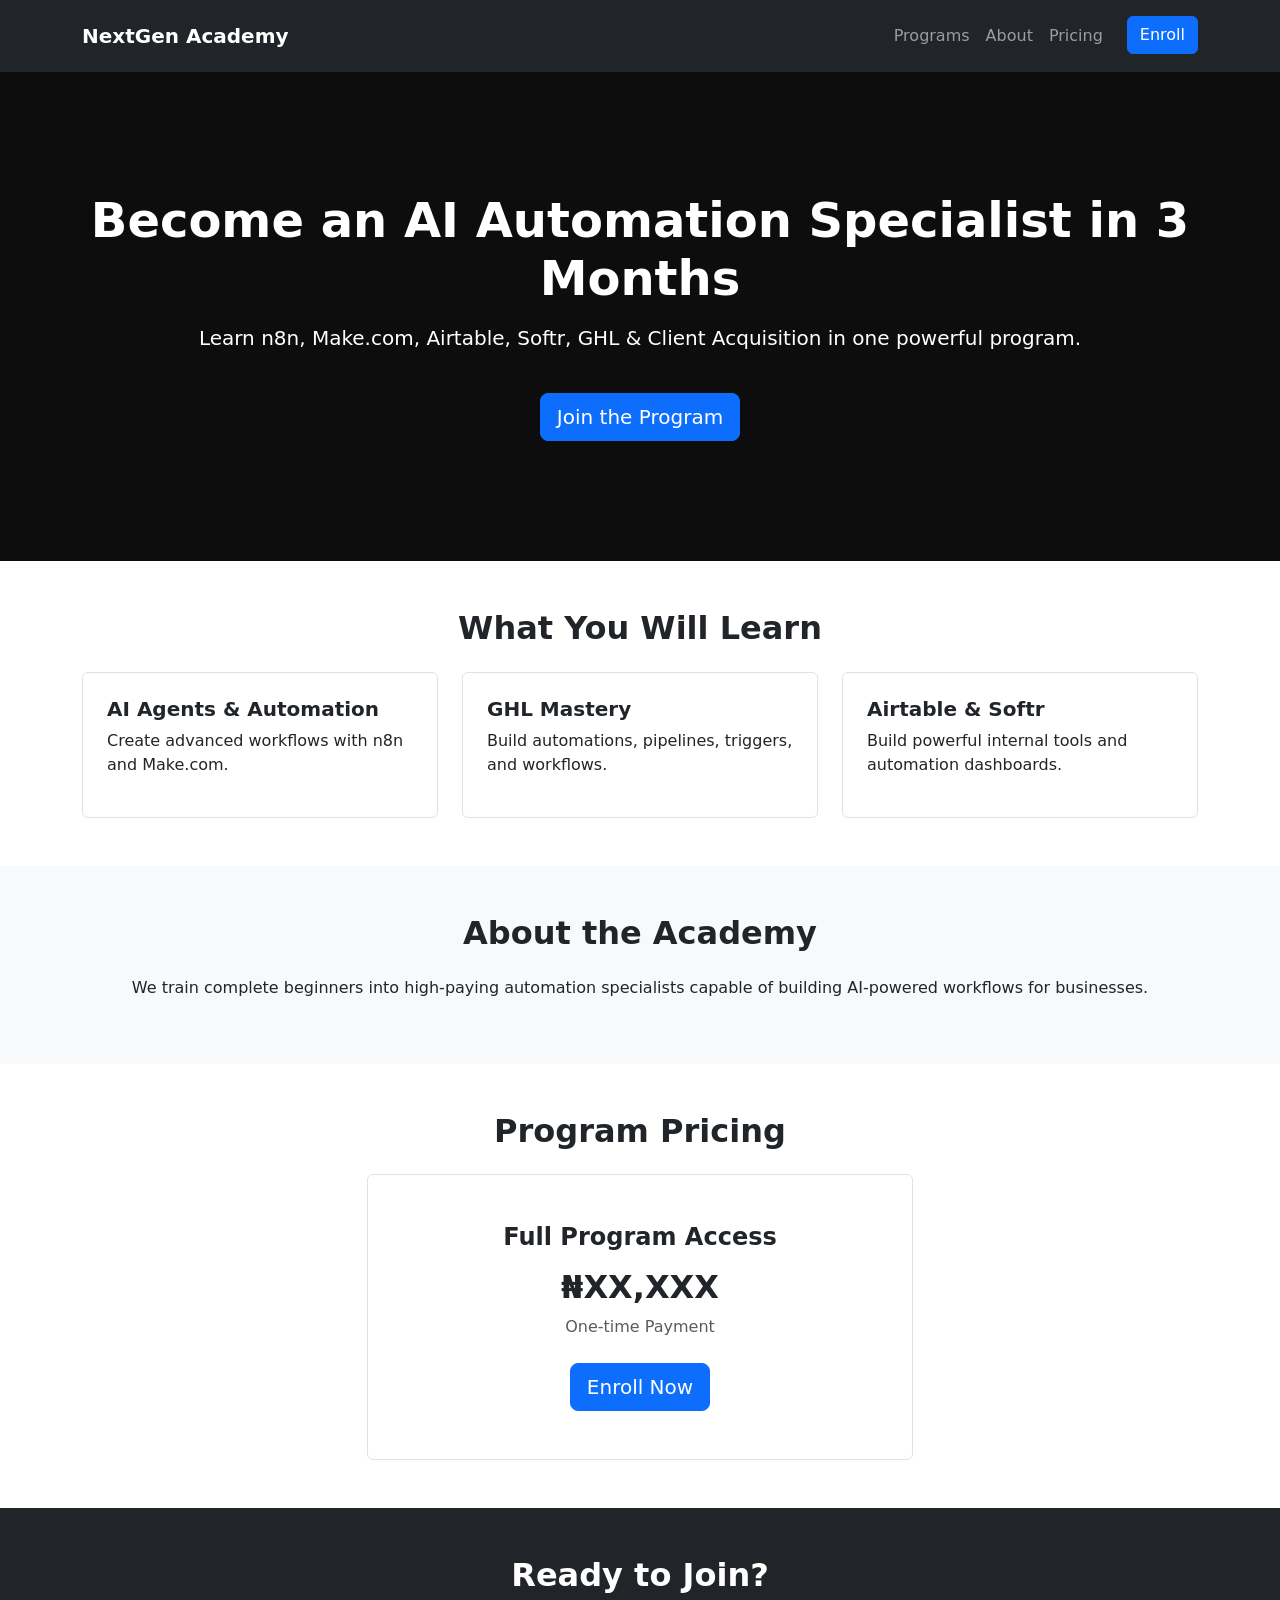
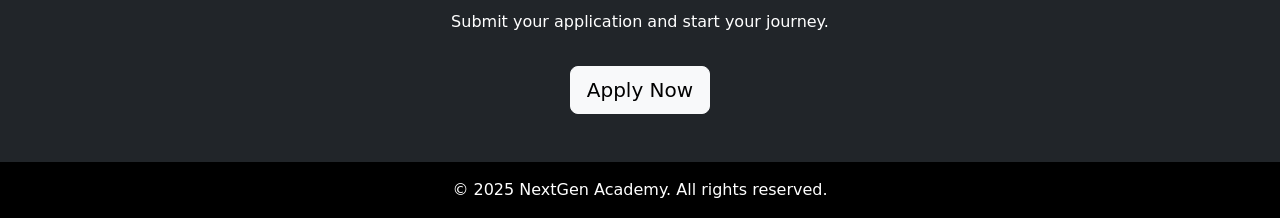
==== index.html @ 6f75c8fb "First Commit" ====
<!DOCTYPE html>
<html lang="en">
<head>
  <meta charset="UTF-8">
  <meta name="viewport" content="width=device-width, initial-scale=1">
  <title>AI Automation Academy</title>
  <link href="https://cdn.jsdelivr.net/npm/bootstrap@5.3.2/dist/css/bootstrap.min.css" rel="stylesheet">
  <style>
    .hero {
      padding: 120px 0;
      background: #0d0d0d;
      color: #fff;
    }
    .hero h1 {
      font-size: 3rem;
      font-weight: bold;
    }
    .section-title {
      font-size: 2rem;
      font-weight: 700;
    }
  </style>
</head>
<body>

<!-- NAVBAR -->
<nav class="navbar navbar-expand-lg navbar-dark bg-dark py-3">
  <div class="container">
    <a class="navbar-brand fw-bold" href="#">NextGen Academy</a>
    <button class="navbar-toggler" type="button" data-bs-toggle="collapse"
      data-bs-target="#navbarNav">
      <span class="navbar-toggler-icon"></span>
    </button>

    <div class="collapse navbar-collapse" id="navbarNav">
      <ul class="navbar-nav ms-auto">
        <li class="nav-item"><a class="nav-link" href="#programs">Programs</a></li>
        <li class="nav-item"><a class="nav-link" href="#about">About</a></li>
        <li class="nav-item"><a class="nav-link" href="#pricing">Pricing</a></li>
        <li class="nav-item"><a class="btn btn-primary ms-3" href="#apply">Enroll</a></li>
      </ul>
    </div>
  </div>
</nav>

<!-- HERO -->
<section class="hero text-center">
  <div class="container">
    <h1>Become an AI Automation Specialist in 3 Months</h1>
    <p class="lead mt-3">Learn n8n, Make.com, Airtable, Softr, GHL & Client Acquisition in one powerful program.</p>
    <a href="#apply" class="btn btn-primary btn-lg mt-4">Join the Program</a>
  </div>
</section>

<!-- FEATURES -->
<section class="py-5" id="programs">
  <div class="container">
    <h2 class="text-center section-title mb-4">What You Will Learn</h2>
    <div class="row g-4">

      <div class="col-md-4">
        <div class="p-4 border rounded">
          <h5 class="fw-bold">AI Agents & Automation</h5>
          <p>Create advanced workflows with n8n and Make.com.</p>
        </div>
      </div>

      <div class="col-md-4">
        <div class="p-4 border rounded">
          <h5 class="fw-bold">GHL Mastery</h5>
          <p>Build automations, pipelines, triggers, and workflows.</p>
        </div>
      </div>

      <div class="col-md-4">
        <div class="p-4 border rounded">
          <h5 class="fw-bold">Airtable & Softr</h5>
          <p>Build powerful internal tools and automation dashboards.</p>
        </div>
      </div>

    </div>
  </div>
</section>

<!-- ABOUT -->
<section class="py-5 bg-light" id="about">
  <div class="container">
    <h2 class="text-center section-title mb-4">About the Academy</h2>
    <p class="text-center">We train complete beginners into high-paying automation specialists capable of building AI-powered workflows for businesses.</p>
  </div>
</section>

<!-- PRICING -->
<section class="py-5" id="pricing">
  <div class="container">
    <h2 class="text-center section-title mb-4">Program Pricing</h2>

    <div class="row justify-content-center">
      <div class="col-md-6">
        <div class="border p-5 text-center rounded">
          <h4 class="fw-bold mb-3">Full Program Access</h4>
          <h2 class="fw-bold">₦XX,XXX</h2>
          <p class="text-muted mb-4">One-time Payment</p>
          <a href="#apply" class="btn btn-primary btn-lg">Enroll Now</a>
        </div>
      </div>
    </div>

  </div>
</section>

<!-- APPLY -->
<section class="py-5 bg-dark text-white text-center" id="apply">
  <div class="container">
    <h2 class="section-title">Ready to Join?</h2>
    <p class="mt-3">Submit your application and start your journey.</p>
    <a href="#" class="btn btn-light btn-lg mt-3">Apply Now</a>
  </div>
</section>

<!-- FOOTER -->
<footer class="py-3 bg-black text-center text-white">
  <p class="mb-0">&copy; 2025 NextGen Academy. All rights reserved.</p>
</footer>

<script src="https://cdn.jsdelivr.net/npm/bootstrap@5.3.2/dist/js/bootstrap.bundle.min.js"></script>
</body>
</html>
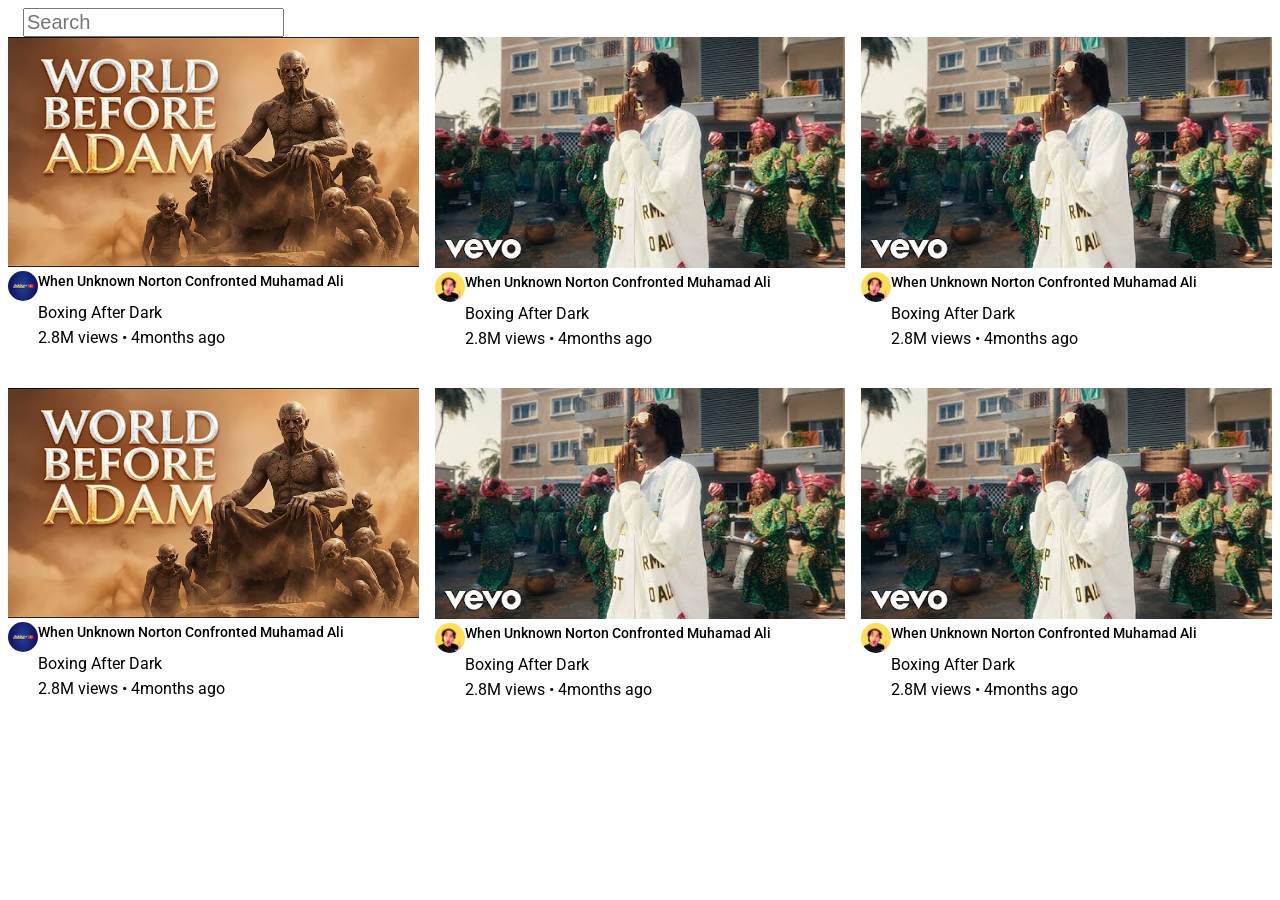
==== commit 9d1c1288: "flexbox and grid system" ====
--- a/index.html
+++ b/index.html
@@ -2,128 +2,143 @@
 <html lang="en">
 <head>
   <meta charset="UTF-8">
-  <meta name="viewport" content="width=device-width, initial-scale=1">
-  <title>AI Automation Academy</title>
-  <link href="https://cdn.jsdelivr.net/npm/bootstrap@5.3.2/dist/css/bootstrap.min.css" rel="stylesheet">
-  <style>
-    .hero {
-      padding: 120px 0;
-      background: #0d0d0d;
-      color: #fff;
-    }
-    .hero h1 {
-      font-size: 3rem;
-      font-weight: bold;
-    }
-    .section-title {
-      font-size: 2rem;
-      font-weight: 700;
-    }
-  </style>
+  <meta name="viewport" content="width=device-width, initial-scale=1.0">
+  <title>Capstone YouTube Project</title>
+  <link rel="preconnect" href="https://fonts.googleapis.com">
+<link rel="preconnect" href="https://fonts.gstatic.com" crossorigin>
+<link href="https://fonts.googleapis.com/css2?family=Bigelow+Rules&family=Inter:ital,opsz,wght@0,14..32,100..900;1,14..32,100..900&family=Open+Sans:ital,wght@0,300..800;1,300..800&family=Playfair+Display:ital,wght@0,400..900;1,400..900&family=Plus+Jakarta+Sans:ital,wght@0,200..800;1,200..800&family=Roboto:ital,wght@0,100..900;1,100..900&family=Tagesschrift&display=swap" rel="stylesheet">
+  <link rel="stylesheet" href="styles/thumbnail.css">
 </head>
 <body>
+  <input type="text" class="search-bar" placeholder="Search">
 
-<!-- NAVBAR -->
-<nav class="navbar navbar-expand-lg navbar-dark bg-dark py-3">
-  <div class="container">
-    <a class="navbar-brand fw-bold" href="#">NextGen Academy</a>
-    <button class="navbar-toggler" type="button" data-bs-toggle="collapse"
-      data-bs-target="#navbarNav">
-      <span class="navbar-toggler-icon"></span>
-    </button>
-
-    <div class="collapse navbar-collapse" id="navbarNav">
-      <ul class="navbar-nav ms-auto">
-        <li class="nav-item"><a class="nav-link" href="#programs">Programs</a></li>
-        <li class="nav-item"><a class="nav-link" href="#about">About</a></li>
-        <li class="nav-item"><a class="nav-link" href="#pricing">Pricing</a></li>
-        <li class="nav-item"><a class="btn btn-primary ms-3" href="#apply">Enroll</a></li>
-      </ul>
-    </div>
-  </div>
-</nav>
-
-<!-- HERO -->
-<section class="hero text-center">
-  <div class="container">
-    <h1>Become an AI Automation Specialist in 3 Months</h1>
-    <p class="lead mt-3">Learn n8n, Make.com, Airtable, Softr, GHL & Client Acquisition in one powerful program.</p>
-    <a href="#apply" class="btn btn-primary btn-lg mt-4">Join the Program</a>
-  </div>
-</section>
-
-<!-- FEATURES -->
-<section class="py-5" id="programs">
-  <div class="container">
-    <h2 class="text-center section-title mb-4">What You Will Learn</h2>
-    <div class="row g-4">
-
-      <div class="col-md-4">
-        <div class="p-4 border rounded">
-          <h5 class="fw-bold">AI Agents & Automation</h5>
-          <p>Create advanced workflows with n8n and Make.com.</p>
+  <div class="video-grid">
+    <div class="video-preview">
+      <div class="thumbnail-row">
+        <img class="thumbnail" src="thumbnail/thumbnail1.webp" alt="">
+      </div>
+      <div class="video-grid-info">
+        <div class="channel-picture">
+          <img class="profile-picture" src="channels/channels_profile.jpg" alt="">
         </div>
-      </div>
-
-      <div class="col-md-4">
-        <div class="p-4 border rounded">
-          <h5 class="fw-bold">GHL Mastery</h5>
-          <p>Build automations, pipelines, triggers, and workflows.</p>
-        </div>
-      </div>
-
-      <div class="col-md-4">
-        <div class="p-4 border rounded">
-          <h5 class="fw-bold">Airtable & Softr</h5>
-          <p>Build powerful internal tools and automation dashboards.</p>
-        </div>
-      </div>
-
-    </div>
-  </div>
-</section>
-
-<!-- ABOUT -->
-<section class="py-5 bg-light" id="about">
-  <div class="container">
-    <h2 class="text-center section-title mb-4">About the Academy</h2>
-    <p class="text-center">We train complete beginners into high-paying automation specialists capable of building AI-powered workflows for businesses.</p>
-  </div>
-</section>
-
-<!-- PRICING -->
-<section class="py-5" id="pricing">
-  <div class="container">
-    <h2 class="text-center section-title mb-4">Program Pricing</h2>
-
-    <div class="row justify-content-center">
-      <div class="col-md-6">
-        <div class="border p-5 text-center rounded">
-          <h4 class="fw-bold mb-3">Full Program Access</h4>
-          <h2 class="fw-bold">₦XX,XXX</h2>
-          <p class="text-muted mb-4">One-time Payment</p>
-          <a href="#apply" class="btn btn-primary btn-lg">Enroll Now</a>
+        <div class="video-info">
+          <p class="video-title">
+            When Unknown Norton Confronted Muhamad Ali
+          </p>
+          <p class="video-author">
+            Boxing After Dark
+          </p>
+          <p class="video-stats">
+            2.8M views &#8226; 4months ago 
+          </p>
         </div>
       </div>
     </div>
-
+    <div class="video-preview">
+        <div class="thumbnail-row">
+          <img class="thumbnail" src="thumbnail/thumbnail2.jpg" alt="">
+        </div>
+        <div class="video-grid-info">
+          <div class="channel-picture">
+            <img class="profile-picture" src="channels/channels_profile2.jpg" alt="">
+          </div>
+          <div class="video-info">
+            <p class="video-title">
+              When Unknown Norton Confronted Muhamad Ali
+            </p>
+            <p class="video-author">
+              Boxing After Dark
+            </p>
+            <p class="video-stats">
+              2.8M views &#8226; 4months ago 
+            </p>
+          </div>
+        </div>
+    </div>
+    <div class="video-preview">
+        <div class="thumbnail-row">
+          <img class="thumbnail" src="thumbnail/thumbnail2.jpg" alt="">
+        </div>
+        <div class="video-grid-info">
+          <div class="channel-picture">
+            <img class="profile-picture" src="channels/channels_profile2.jpg" alt="">
+          </div>
+          <div class="video-info">
+            <p class="video-title">
+              When Unknown Norton Confronted Muhamad Ali
+            </p>
+            <p class="video-author">
+              Boxing After Dark
+            </p>
+            <p class="video-stats">
+              2.8M views &#8226; 4months ago 
+            </p>
+          </div>
+        </div>
+    </div>
+    <div class="video-preview">
+      <div class="thumbnail-row">
+        <img class="thumbnail" src="thumbnail/thumbnail1.webp" alt="">
+      </div>
+      <div class="video-grid-info">
+        <div class="channel-picture">
+          <img class="profile-picture" src="channels/channels_profile.jpg" alt="">
+        </div>
+        <div class="video-info">
+          <p class="video-title">
+            When Unknown Norton Confronted Muhamad Ali
+          </p>
+          <p class="video-author">
+            Boxing After Dark
+          </p>
+          <p class="video-stats">
+            2.8M views &#8226; 4months ago 
+          </p>
+        </div>
+      </div>
+    </div>
+    <div class="video-preview">
+        <div class="thumbnail-row">
+          <img class="thumbnail" src="thumbnail/thumbnail2.jpg" alt="">
+        </div>
+        <div class="video-grid-info">
+          <div class="channel-picture">
+            <img class="profile-picture" src="channels/channels_profile2.jpg" alt="">
+          </div>
+          <div class="video-info">
+            <p class="video-title">
+              When Unknown Norton Confronted Muhamad Ali
+            </p>
+            <p class="video-author">
+              Boxing After Dark
+            </p>
+            <p class="video-stats">
+              2.8M views &#8226; 4months ago 
+            </p>
+          </div>
+        </div>
+    </div>
+    <div class="video-preview">
+        <div class="thumbnail-row">
+          <img class="thumbnail" src="thumbnail/thumbnail2.jpg" alt="">
+        </div>
+        <div class="video-grid-info">
+          <div class="channel-picture">
+            <img class="profile-picture" src="channels/channels_profile2.jpg" alt="">
+          </div>
+          <div class="video-info">
+            <p class="video-title">
+              When Unknown Norton Confronted Muhamad Ali
+            </p>
+            <p class="video-author">
+              Boxing After Dark
+            </p>
+            <p class="video-stats">
+              2.8M views &#8226; 4months ago 
+            </p>
+          </div>
+        </div>
+    </div>
   </div>
-</section>
-
-<!-- APPLY -->
-<section class="py-5 bg-dark text-white text-center" id="apply">
-  <div class="container">
-    <h2 class="section-title">Ready to Join?</h2>
-    <p class="mt-3">Submit your application and start your journey.</p>
-    <a href="#" class="btn btn-light btn-lg mt-3">Apply Now</a>
-  </div>
-</section>
-
-<!-- FOOTER -->
-<footer class="py-3 bg-black text-center text-white">
-  <p class="mb-0">&copy; 2025 NextGen Academy. All rights reserved.</p>
-</footer>
-
-<script src="https://cdn.jsdelivr.net/npm/bootstrap@5.3.2/dist/js/bootstrap.bundle.min.js"></script>
 </body>
-</html>
+</html>
--- a/styles/thumbnail.css
+++ b/styles/thumbnail.css
@@ -0,0 +1,90 @@
+p{
+    font-family: Roboto, Arial;
+    margin-top: 0;
+    margin-bottom: 0;
+}
+.thumbnail{
+    /* width: 300px; */
+    width: 100%;
+    /* height: 300px;
+    object-fit: contain;
+    border-style: solid;
+    border-width: 2px;
+    border-color: red; */
+    /* display: block; */
+}
+
+.search-bar{
+    font-size: 20px;
+    margin-left: 15px;
+    display: block;
+}
+
+.video-title{
+    margin-top: 0;
+    font-size: 14px;
+    /* font-weight: bold; */
+    font-weight: 500;
+    line-height: 20px;
+    margin-bottom: 12px;
+}
+/* video-title{
+    width: 300px;
+} */
+
+/* .video-author{
+    display: inline-block;
+}
+
+.video-stats{
+    display: inline-block;
+} */
+  .video-author{
+        margin-bottom: 6px;
+    }
+
+.video-grid-info{
+    display: grid;
+    grid-template-columns: 30px 1fr;
+}
+
+/* .channel-picture{
+    display: inline-block;
+    vertical-align: top;
+    width: 50px;
+    background-color: blue;   
+} */
+
+
+/* .profile-picture{
+    border-radius: 50px;
+} */
+
+.profile-picture{
+    border-radius: 50px;
+    width: 100%;
+}
+
+/* .video-info{
+    display: inline-block;
+    width: 200px;
+} */
+
+.video-grid{
+    display: grid;
+    grid-template-columns: 1fr 1fr 1fr;
+    column-gap: 16px;
+    row-gap: 40px;
+
+}
+/* .container{
+    width:100%;
+    overflow:auto;
+}
+
+
+
+.container div.video-container{
+    width: 33%;
+    float: left;
+} */
